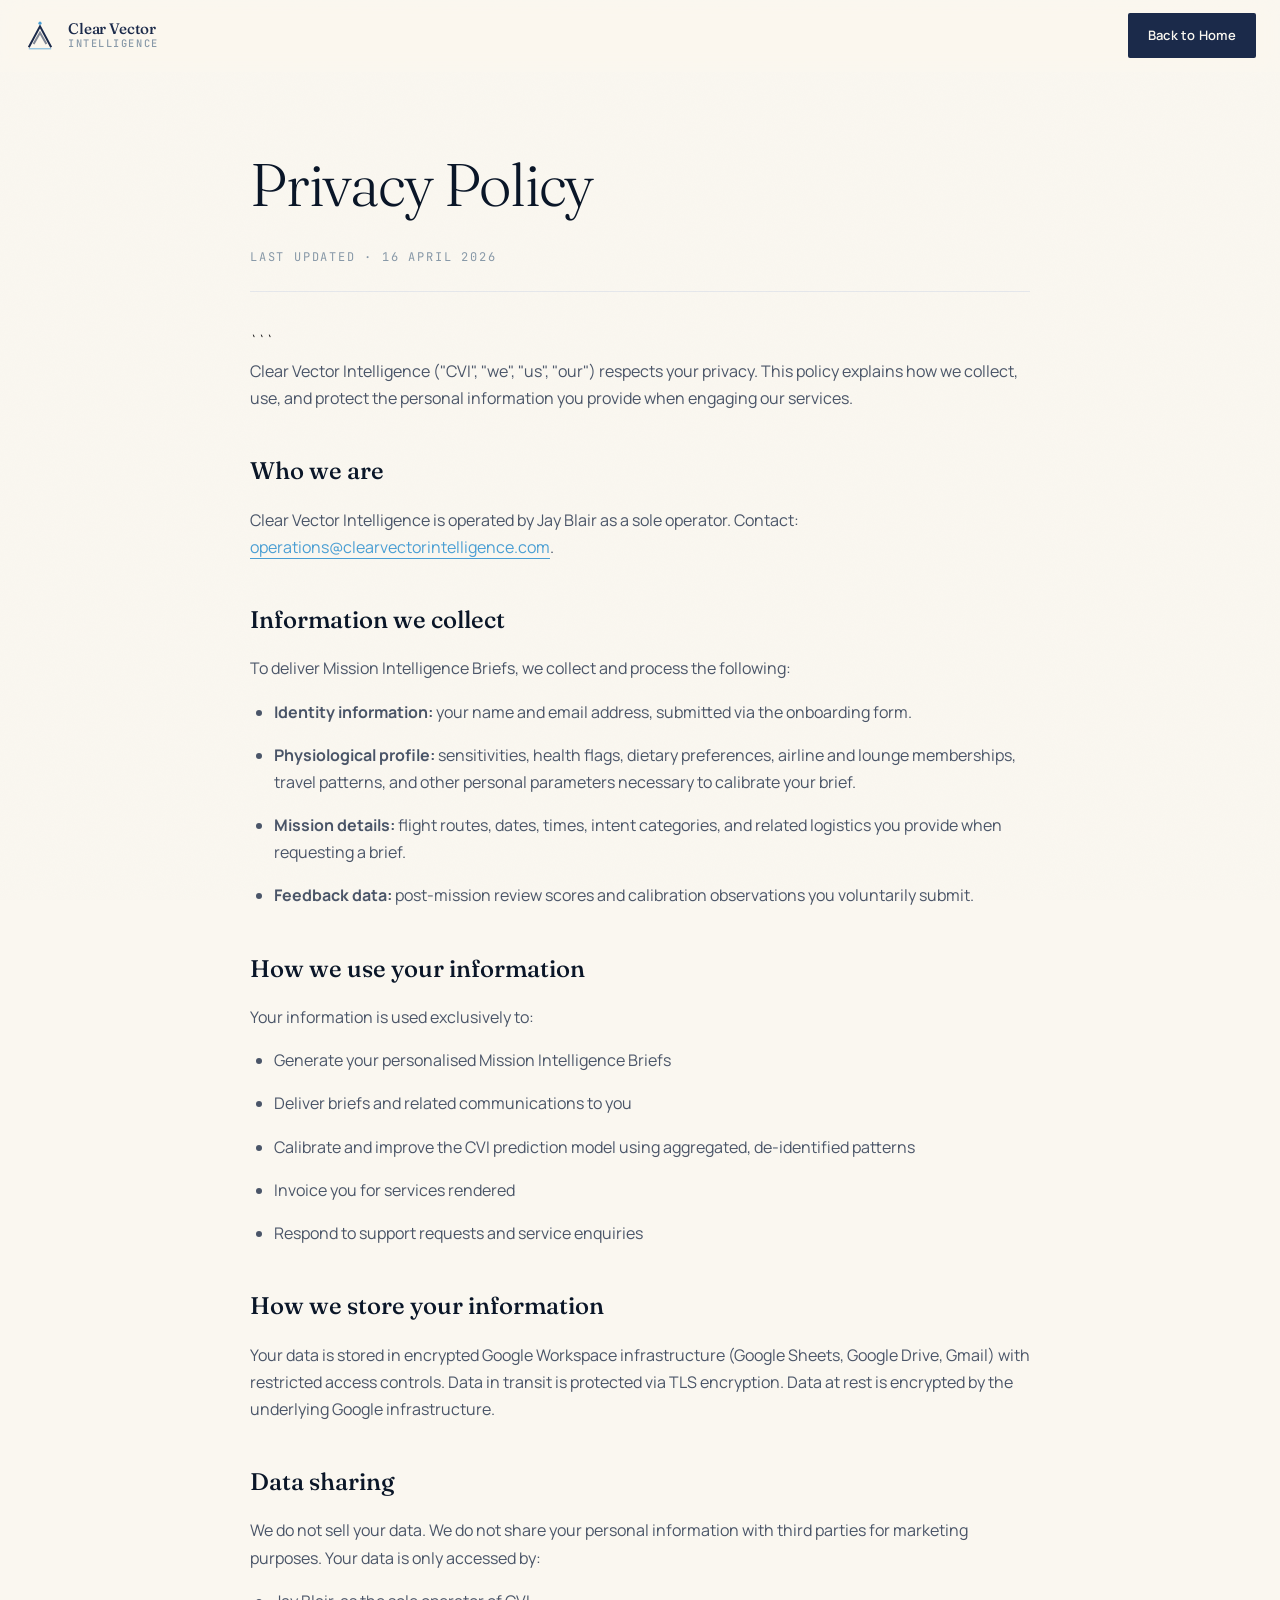
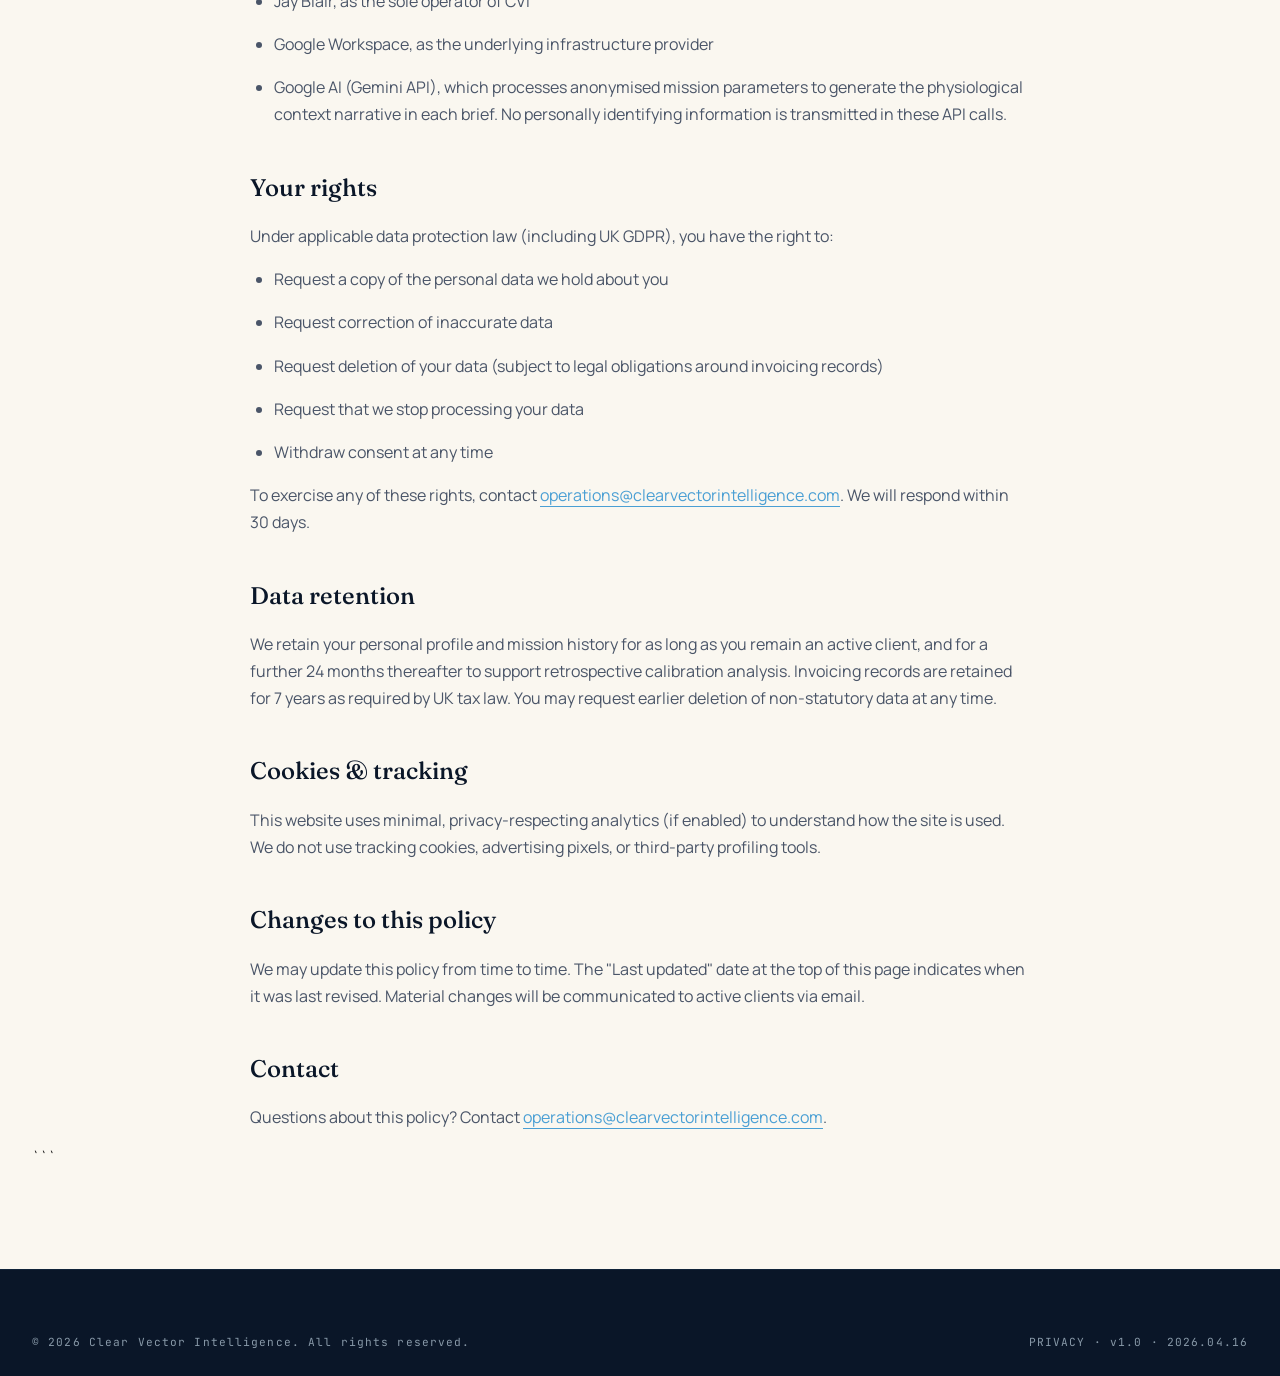
==== privacy.html @ 4b5d5c98 "Create privacy.html" ====
<!DOCTYPE html>

<html lang="en">
<head>
<meta charset="UTF-8">
<meta name="viewport" content="width=device-width, initial-scale=1.0">
<title>Privacy Policy — Clear Vector Intelligence</title>
<link rel="preconnect" href="https://fonts.googleapis.com">
<link rel="preconnect" href="https://fonts.gstatic.com" crossorigin>
<link href="https://fonts.googleapis.com/css2?family=Fraunces:ital,opsz,wght@0,9..144,300;0,9..144,400;0,9..144,500;0,9..144,600;1,9..144,400&family=JetBrains+Mono:wght@400;500;600&family=Manrope:wght@300;400;500;600;700&display=swap" rel="stylesheet">
<link rel="stylesheet" href="styles.css">
<link rel="icon" type="image/svg+xml" href="assets/favicon.svg">
</head>
<body>

<div class="grain-overlay" aria-hidden="true"></div>

<nav class="nav">
  <div class="nav-inner">
    <a href="index.html" class="nav-logo" aria-label="Clear Vector Intelligence home">
      <svg class="logo-mark" viewBox="0 0 40 40" xmlns="http://www.w3.org/2000/svg" aria-hidden="true">
        <path d="M 6 34 L 20 8 L 34 34" stroke="currentColor" stroke-width="2.5" fill="none" stroke-linejoin="miter"/>
        <path d="M 12 30 L 20 16 L 28 30" stroke="currentColor" stroke-width="2.5" fill="none" stroke-linejoin="miter" opacity="0.55"/>
        <circle cx="20" cy="4" r="2" fill="#4A9FD4"/>
        <line x1="6" y1="36" x2="34" y2="36" stroke="#4A9FD4" stroke-width="1"/>
      </svg>
      <span class="nav-logo-text">
        <span class="nav-logo-name">Clear Vector</span>
        <span class="nav-logo-sub">Intelligence</span>
      </span>
    </a>
    <a href="index.html" class="nav-cta">Back to Home</a>
  </div>
</nav>

<main class="legal-page">
  <div class="container">
    <div class="legal-content">
      <h1>Privacy Policy</h1>
      <div class="legal-meta">Last updated · 16 April 2026</div>

```
  <p>Clear Vector Intelligence ("CVI", "we", "us", "our") respects your privacy. This policy explains how we collect, use, and protect the personal information you provide when engaging our services.</p>

  <h2>Who we are</h2>
  <p>Clear Vector Intelligence is operated by Jay Blair as a sole operator. Contact: <a href="mailto:operations@clearvectorintelligence.com">operations@clearvectorintelligence.com</a>.</p>

  <h2>Information we collect</h2>
  <p>To deliver Mission Intelligence Briefs, we collect and process the following:</p>
  <ul>
    <li><strong>Identity information:</strong> your name and email address, submitted via the onboarding form.</li>
    <li><strong>Physiological profile:</strong> sensitivities, health flags, dietary preferences, airline and lounge memberships, travel patterns, and other personal parameters necessary to calibrate your brief.</li>
    <li><strong>Mission details:</strong> flight routes, dates, times, intent categories, and related logistics you provide when requesting a brief.</li>
    <li><strong>Feedback data:</strong> post-mission review scores and calibration observations you voluntarily submit.</li>
  </ul>

  <h2>How we use your information</h2>
  <p>Your information is used exclusively to:</p>
  <ul>
    <li>Generate your personalised Mission Intelligence Briefs</li>
    <li>Deliver briefs and related communications to you</li>
    <li>Calibrate and improve the CVI prediction model using aggregated, de-identified patterns</li>
    <li>Invoice you for services rendered</li>
    <li>Respond to support requests and service enquiries</li>
  </ul>

  <h2>How we store your information</h2>
  <p>Your data is stored in encrypted Google Workspace infrastructure (Google Sheets, Google Drive, Gmail) with restricted access controls. Data in transit is protected via TLS encryption. Data at rest is encrypted by the underlying Google infrastructure.</p>

  <h2>Data sharing</h2>
  <p>We do not sell your data. We do not share your personal information with third parties for marketing purposes. Your data is only accessed by:</p>
  <ul>
    <li>Jay Blair, as the sole operator of CVI</li>
    <li>Google Workspace, as the underlying infrastructure provider</li>
    <li>Google AI (Gemini API), which processes anonymised mission parameters to generate the physiological context narrative in each brief. No personally identifying information is transmitted in these API calls.</li>
  </ul>

  <h2>Your rights</h2>
  <p>Under applicable data protection law (including UK GDPR), you have the right to:</p>
  <ul>
    <li>Request a copy of the personal data we hold about you</li>
    <li>Request correction of inaccurate data</li>
    <li>Request deletion of your data (subject to legal obligations around invoicing records)</li>
    <li>Request that we stop processing your data</li>
    <li>Withdraw consent at any time</li>
  </ul>
  <p>To exercise any of these rights, contact <a href="mailto:operations@clearvectorintelligence.com">operations@clearvectorintelligence.com</a>. We will respond within 30 days.</p>

  <h2>Data retention</h2>
  <p>We retain your personal profile and mission history for as long as you remain an active client, and for a further 24 months thereafter to support retrospective calibration analysis. Invoicing records are retained for 7 years as required by UK tax law. You may request earlier deletion of non-statutory data at any time.</p>

  <h2>Cookies &amp; tracking</h2>
  <p>This website uses minimal, privacy-respecting analytics (if enabled) to understand how the site is used. We do not use tracking cookies, advertising pixels, or third-party profiling tools.</p>

  <h2>Changes to this policy</h2>
  <p>We may update this policy from time to time. The "Last updated" date at the top of this page indicates when it was last revised. Material changes will be communicated to active clients via email.</p>

  <h2>Contact</h2>
  <p>Questions about this policy? Contact <a href="mailto:operations@clearvectorintelligence.com">operations@clearvectorintelligence.com</a>.</p>
</div>
```

  </div>
</main>

<footer class="footer">
  <div class="container">
    <div class="footer-bottom">
      <div class="footer-copyright">© 2026 Clear Vector Intelligence. All rights reserved.</div>
      <div class="footer-ref">PRIVACY · v1.0 · 2026.04.16</div>
    </div>
  </div>
</footer>

</body>
</html>
---- styles.css ----
/* ============================================================
   CLEAR VECTOR INTELLIGENCE — styles.css
   Editorial-technical aesthetic · Mobile-first · Fully responsive
   ============================================================ */

/* ── CSS CUSTOM PROPERTIES ──────────────────────────────── */
:root {
  /* Colors */
  --navy-deep: #0A1628;
  --navy: #1B2A4A;
  --navy-mid: #2E4068;
  --navy-light: #E8EDF3;
  --blue: #4A9FD4;
  --blue-bright: #5CB3E8;
  --cream: #FAF7F0;
  --cream-warm: #F2EBD9;
  --white: #FFFFFF;
  --muted: #8899A8;
  --muted-dark: #4A5568;
  --text: #1A1A1A;
  --text-light: #4A5568;
  --border: #E5E7EB;
  --border-dark: #D0D5DD;

  /* Status colors (used sparingly) */
  --green: #2E7D32;
  --green-bg: #E8F5E9;
  --amber: #E65100;
  --amber-bg: #FFF8E1;
  --red: #C62828;
  --red-bg: #FDECEA;

  /* Typography */
  --font-display: 'Fraunces', 'Iowan Old Style', 'Georgia', serif;
  --font-body: 'Manrope', -apple-system, BlinkMacSystemFont, sans-serif;
  --font-mono: 'JetBrains Mono', 'SF Mono', Consolas, monospace;

  /* Spacing scale */
  --space-1: 0.25rem;
  --space-2: 0.5rem;
  --space-3: 0.75rem;
  --space-4: 1rem;
  --space-5: 1.25rem;
  --space-6: 1.5rem;
  --space-8: 2rem;
  --space-10: 2.5rem;
  --space-12: 3rem;
  --space-16: 4rem;
  --space-20: 5rem;
  --space-24: 6rem;
  --space-32: 8rem;

  /* Layout */
  --container-max: 1280px;
  --container-wide: 1440px;
  --nav-height: 72px;

  /* Transitions */
  --ease: cubic-bezier(0.22, 1, 0.36, 1);
  --ease-smooth: cubic-bezier(0.25, 0.1, 0.25, 1);
  --dur-fast: 180ms;
  --dur: 320ms;
  --dur-slow: 600ms;
  --dur-slower: 1000ms;
}

/* ── RESET & BASE ──────────────────────────────────────── */
*, *::before, *::after {
  box-sizing: border-box;
  margin: 0;
  padding: 0;
}

html {
  scroll-behavior: smooth;
  -webkit-text-size-adjust: 100%;
}

body {
  font-family: var(--font-body);
  font-size: 16px;
  line-height: 1.6;
  color: var(--text);
  background: var(--cream);
  -webkit-font-smoothing: antialiased;
  -moz-osx-font-smoothing: grayscale;
  overflow-x: hidden;
}

img, svg {
  max-width: 100%;
  display: block;
}

a {
  color: inherit;
  text-decoration: none;
  transition: color var(--dur) var(--ease);
}

button {
  font-family: inherit;
  cursor: pointer;
  border: none;
  background: none;
  color: inherit;
}

/* Grain overlay — subtle texture */
.grain-overlay {
  position: fixed;
  inset: 0;
  pointer-events: none;
  z-index: 1;
  opacity: 0.04;
  mix-blend-mode: multiply;
  background-image: url("data:image/svg+xml;utf8,<svg xmlns='http://www.w3.org/2000/svg' width='100' height='100' viewBox='0 0 100 100'><filter id='n'><feTurbulence type='fractalNoise' baseFrequency='0.9' numOctaves='3'/></filter><rect width='100' height='100' filter='url(%23n)' opacity='0.5'/></svg>");
}

.container {
  width: 100%;
  max-width: var(--container-max);
  margin: 0 auto;
  padding: 0 var(--space-6);
}

@media (min-width: 768px) {
  .container { padding: 0 var(--space-8); }
}

/* ── NAVIGATION ───────────────────────────────────────── */
.nav {
  position: fixed;
  top: 0;
  left: 0;
  right: 0;
  height: var(--nav-height);
  background: rgba(250, 247, 240, 0.82);
  backdrop-filter: blur(12px) saturate(180%);
  -webkit-backdrop-filter: blur(12px) saturate(180%);
  z-index: 100;
  border-bottom: 1px solid transparent;
  transition: border-color var(--dur) var(--ease), background var(--dur) var(--ease);
}

.nav.scrolled {
  background: rgba(250, 247, 240, 0.95);
  border-bottom-color: var(--border);
}

.nav-inner {
  max-width: var(--container-wide);
  margin: 0 auto;
  padding: 0 var(--space-6);
  height: 100%;
  display: flex;
  align-items: center;
  justify-content: space-between;
  gap: var(--space-8);
}

.nav-logo {
  display: flex;
  align-items: center;
  gap: var(--space-3);
  color: var(--navy);
}

.logo-mark {
  width: 32px;
  height: 32px;
  color: var(--navy);
  flex-shrink: 0;
}

.nav-logo-text {
  display: flex;
  flex-direction: column;
  line-height: 1.1;
}

.nav-logo-name {
  font-family: var(--font-display);
  font-weight: 500;
  font-size: 0.95rem;
  letter-spacing: -0.01em;
  color: var(--navy);
}

.nav-logo-sub {
  font-family: var(--font-mono);
  font-size: 0.65rem;
  font-weight: 500;
  letter-spacing: 0.15em;
  color: var(--muted);
  text-transform: uppercase;
}

.nav-links {
  display: none;
  list-style: none;
  gap: var(--space-8);
  align-items: center;
}

.nav-links a {
  font-size: 0.875rem;
  font-weight: 500;
  color: var(--navy);
  position: relative;
  padding: var(--space-2) 0;
}

.nav-links a::after {
  content: '';
  position: absolute;
  bottom: 0;
  left: 0;
  width: 0;
  height: 1px;
  background: var(--blue);
  transition: width var(--dur) var(--ease);
}

.nav-links a:hover::after {
  width: 100%;
}

.nav-cta {
  display: none;
  padding: var(--space-3) var(--space-5);
  background: var(--navy);
  color: var(--cream);
  font-size: 0.8125rem;
  font-weight: 600;
  letter-spacing: 0.02em;
  border-radius: 2px;
  transition: background var(--dur) var(--ease), transform var(--dur) var(--ease);
}

.nav-cta:hover {
  background: var(--navy-deep);
  transform: translateY(-1px);
}

.nav-toggle {
  display: flex;
  flex-direction: column;
  gap: 4px;
  padding: 8px;
  cursor: pointer;
}

.nav-toggle span {
  display: block;
  width: 22px;
  height: 2px;
  background: var(--navy);
  transition: transform var(--dur) var(--ease), opacity var(--dur) var(--ease);
}

.nav-toggle[aria-expanded="true"] span:nth-child(1) { transform: rotate(45deg) translate(4px, 4px); }
.nav-toggle[aria-expanded="true"] span:nth-child(2) { opacity: 0; }
.nav-toggle[aria-expanded="true"] span:nth-child(3) { transform: rotate(-45deg) translate(4px, -4px); }

@media (min-width: 900px) {
  .nav-toggle { display: none; }
  .nav-links { display: flex; }
  .nav-cta { display: inline-flex; align-items: center; }
}

/* Mobile nav overlay */
.nav-links.open {
  display: flex;
  position: fixed;
  top: var(--nav-height);
  left: 0;
  right: 0;
  bottom: 0;
  flex-direction: column;
  justify-content: center;
  background: var(--cream);
  padding: var(--space-8);
  gap: var(--space-6);
  border-top: 1px solid var(--border);
}

.nav-links.open a {
  font-size: 1.5rem;
  font-family: var(--font-display);
}

/* ── HERO ─────────────────────────────────────────────── */
.hero {
  position: relative;
  min-height: 100vh;
  padding: calc(var(--nav-height) + var(--space-12)) 0 var(--space-16);
  background: var(--navy-deep);
  color: var(--cream);
  overflow: hidden;
  display: flex;
  flex-direction: column;
  justify-content: center;
}

/* Aerospace grid background */
.hero-grid {
  position: absolute;
  inset: 0;
  background-image:
    linear-gradient(rgba(74, 159, 212, 0.06) 1px, transparent 1px),
    linear-gradient(90deg, rgba(74, 159, 212, 0.06) 1px, transparent 1px);
  background-size: 64px 64px;
  mask-image: radial-gradient(ellipse at center, black 30%, transparent 85%);
  -webkit-mask-image: radial-gradient(ellipse at center, black 30%, transparent 85%);
  animation: grid-drift 60s linear infinite;
}

@keyframes grid-drift {
  from { transform: translate(0, 0); }
  to { transform: translate(64px, 64px); }
}

.hero::before {
  content: '';
  position: absolute;
  top: -200px;
  right: -200px;
  width: 600px;
  height: 600px;
  background: radial-gradient(circle, rgba(74, 159, 212, 0.15), transparent 70%);
  pointer-events: none;
}

.hero::after {
  content: '';
  position: absolute;
  bottom: -300px;
  left: -200px;
  width: 700px;
  height: 700px;
  background: radial-gradient(circle, rgba(74, 159, 212, 0.08), transparent 70%);
  pointer-events: none;
}

.hero-content {
  position: relative;
  z-index: 2;
  max-width: var(--container-max);
  width: 100%;
  margin: 0 auto;
  padding: 0 var(--space-6);
}

@media (min-width: 768px) {
  .hero-content { padding: 0 var(--space-8); }
}

.hero-meta {
  display: flex;
  align-items: center;
  gap: var(--space-4);
  margin-bottom: var(--space-8);
  font-family: var(--font-mono);
  font-size: 0.7rem;
  font-weight: 500;
  letter-spacing: 0.18em;
  color: var(--blue);
  text-transform: uppercase;
}

.hero-divider {
  width: 40px;
  height: 1px;
  background: rgba(74, 159, 212, 0.4);
}

.hero-ref-live {
  display: inline-flex;
  align-items: center;
  gap: var(--space-2);
  color: var(--muted);
}

.live-dot {
  width: 6px;
  height: 6px;
  background: var(--green);
  border-radius: 50%;
  animation: pulse 2s ease-in-out infinite;
}

@keyframes pulse {
  0%, 100% { opacity: 1; box-shadow: 0 0 0 0 rgba(46, 125, 50, 0.5); }
  50% { opacity: 0.6; box-shadow: 0 0 0 8px rgba(46, 125, 50, 0); }
}

.hero-title {
  font-family: var(--font-display);
  font-weight: 300;
  font-size: clamp(3rem, 10vw, 7.5rem);
  line-height: 0.95;
  letter-spacing: -0.03em;
  margin-bottom: var(--space-8);
  color: var(--cream);
}

.hero-title-line {
  display: block;
}

.hero-title em {
  font-style: italic;
  font-weight: 400;
  background: linear-gradient(135deg, var(--blue-bright) 0%, var(--blue) 100%);
  -webkit-background-clip: text;
  background-clip: text;
  -webkit-text-fill-color: transparent;
  color: transparent;
}

.hero-title-sub {
  display: block;
  font-size: 0.4em;
  font-weight: 400;
  font-style: normal;
  letter-spacing: 0;
  color: var(--muted);
  margin-top: var(--space-4);
}

.hero-lede {
  font-size: clamp(1rem, 2vw, 1.25rem);
  line-height: 1.5;
  max-width: 640px;
  color: rgba(250, 247, 240, 0.78);
  margin-bottom: var(--space-10);
}

.hero-cta {
  display: flex;
  flex-wrap: wrap;
  gap: var(--space-4);
  margin-bottom: var(--space-16);
}

/* Buttons */
.btn {
  display: inline-flex;
  align-items: center;
  gap: var(--space-3);
  padding: var(--space-4) var(--space-6);
  font-size: 0.9rem;
  font-weight: 600;
  letter-spacing: 0.02em;
  border-radius: 2px;
  transition: all var(--dur) var(--ease);
  cursor: pointer;
  position: relative;
  overflow: hidden;
}

.btn-primary {
  background: var(--cream);
  color: var(--navy-deep);
}

.btn-primary::before {
  content: '';
  position: absolute;
  inset: 0;
  background: var(--blue);
  transform: translateX(-100%);
  transition: transform var(--dur-slow) var(--ease);
}

.btn-primary span, .btn-primary svg {
  position: relative;
  z-index: 1;
  transition: color var(--dur) var(--ease);
}

.btn-primary:hover::before { transform: translateX(0); }
.btn-primary:hover span, .btn-primary:hover svg { color: var(--cream); }

.btn-secondary {
  background: transparent;
  color: var(--cream);
  border: 1px solid rgba(250, 247, 240, 0.3);
}

.btn-secondary:hover {
  background: rgba(250, 247, 240, 0.08);
  border-color: rgba(250, 247, 240, 0.6);
}

.btn-large {
  padding: var(--space-5) var(--space-8);
  font-size: 1rem;
}

/* Hero readouts — cockpit dashboard */
.hero-readouts {
  display: grid;
  grid-template-columns: 1fr 1fr;
  gap: var(--space-4);
  padding-top: var(--space-8);
  border-top: 1px solid rgba(74, 159, 212, 0.2);
}

@media (min-width: 640px) {
  .hero-readouts {
    grid-template-columns: repeat(4, 1fr);
    gap: var(--space-6);
  }
}

.readout {
  position: relative;
  padding-left: var(--space-4);
}

.readout::before {
  content: '';
  position: absolute;
  left: 0;
  top: 4px;
  bottom: 4px;
  width: 2px;
  background: var(--blue);
  opacity: 0.6;
}

.readout-label {
  font-family: var(--font-mono);
  font-size: 0.625rem;
  font-weight: 500;
  letter-spacing: 0.2em;
  color: var(--muted);
  text-transform: uppercase;
  margin-bottom: var(--space-2);
}

.readout-value {
  font-family: var(--font-display);
  font-size: clamp(1.5rem, 3vw, 2.25rem);
  font-weight: 400;
  line-height: 1;
  color: var(--cream);
  letter-spacing: -0.02em;
  margin-bottom: var(--space-2);
  font-variant-numeric: tabular-nums;
}

.readout-unit {
  font-family: var(--font-mono);
  font-size: 0.625rem;
  font-weight: 500;
  letter-spacing: 0.1em;
  color: var(--muted);
  text-transform: uppercase;
}

.verdict-badge {
  display: inline-block;
  font-family: var(--font-mono);
  font-size: 0.9rem;
  font-weight: 600;
  letter-spacing: 0.1em;
  padding: var(--space-2) var(--space-3);
  background: rgba(198, 40, 40, 0.18);
  color: #FF7A7A;
  border: 1px solid rgba(198, 40, 40, 0.4);
  border-radius: 2px;
}

/* Scroll indicator */
.hero-scroll {
  position: absolute;
  bottom: var(--space-6);
  left: 50%;
  transform: translateX(-50%);
  font-family: var(--font-mono);
  font-size: 0.65rem;
  letter-spacing: 0.25em;
  color: var(--muted);
  text-transform: uppercase;
  display: flex;
  flex-direction: column;
  align-items: center;
  gap: var(--space-3);
  opacity: 0.6;
}

.scroll-line {
  width: 1px;
  height: 40px;
  background: linear-gradient(to bottom, var(--blue), transparent);
  animation: scroll-pulse 2s ease-in-out infinite;
}

@keyframes scroll-pulse {
  0%, 100% { transform: scaleY(1); opacity: 1; }
  50% { transform: scaleY(0.6); opacity: 0.4; }
}

/* ── SECTIONS ─────────────────────────────────────────── */
.section {
  padding: var(--space-24) 0;
  position: relative;
  z-index: 2;
}

@media (min-width: 768px) {
  .section { padding: var(--space-32) 0; }
}

.section-header {
  margin-bottom: var(--space-16);
  max-width: 900px;
}

.section-label {
  display: inline-block;
  font-family: var(--font-mono);
  font-size: 0.7rem;
  font-weight: 500;
  letter-spacing: 0.25em;
  color: var(--blue);
  text-transform: uppercase;
  margin-bottom: var(--space-5);
  padding-bottom: var(--space-3);
  border-bottom: 1px solid var(--blue);
}

.section-title {
  font-family: var(--font-display);
  font-size: clamp(2rem, 6vw, 4.5rem);
  font-weight: 300;
  line-height: 1;
  letter-spacing: -0.025em;
  color: var(--navy-deep);
}

.section-title span {
  display: block;
}

.section-title em {
  font-style: italic;
  color: var(--blue);
  font-weight: 400;
}

.lede {
  font-size: clamp(1.125rem, 2vw, 1.375rem);
  line-height: 1.5;
  color: var(--navy);
  font-weight: 400;
}

/* ── PROBLEM ──────────────────────────────────────────── */
.section-problem {
  background: var(--cream);
}

.problem-grid {
  display: grid;
  gap: var(--space-12);
}

@media (min-width: 900px) {
  .problem-grid {
    grid-template-columns: 1.5fr 1fr;
    gap: var(--space-16);
  }
}

.problem-text p {
  font-size: 1.0625rem;
  line-height: 1.7;
  color: var(--text-light);
  margin-bottom: var(--space-5);
}

.problem-text .lede {
  color: var(--navy);
  margin-bottom: var(--space-6);
}

.problem-stats {
  display: flex;
  flex-direction: column;
  gap: var(--space-5);
}

.stat {
  padding: var(--space-6);
  background: var(--white);
  border: 1px solid var(--border);
  border-left: 3px solid var(--blue);
  position: relative;
  transition: transform var(--dur) var(--ease), border-left-width var(--dur) var(--ease);
}

.stat:hover {
  transform: translateX(4px);
  border-left-width: 6px;
}

.stat-value {
  font-family: var(--font-display);
  font-size: clamp(2.5rem, 5vw, 3.5rem);
  font-weight: 400;
  line-height: 1;
  color: var(--navy-deep);
  letter-spacing: -0.03em;
  margin-bottom: var(--space-3);
  display: flex;
  align-items: baseline;
  gap: var(--space-1);
  font-variant-numeric: tabular-nums;
}

.stat-unit {
  font-size: 0.6em;
  color: var(--blue);
  font-weight: 300;
}

.stat-label {
  font-size: 0.875rem;
  line-height: 1.5;
  color: var(--muted-dark);
}

/* ── SOLUTION ─────────────────────────────────────────── */
.section-solution {
  background: var(--navy-deep);
  color: var(--cream);
}

.section-solution .section-title {
  color: var(--cream);
}

.section-solution .section-title em {
  color: var(--blue-bright);
}

.section-solution .section-label {
  color: var(--blue-bright);
  border-bottom-color: var(--blue-bright);
}

.solution-intro {
  max-width: 820px;
  margin-bottom: var(--space-16);
}

.solution-intro .lede {
  color: rgba(250, 247, 240, 0.85);
}

.solution-outputs {
  display: grid;
  gap: var(--space-8);
}

@media (min-width: 768px) {
  .solution-outputs {
    grid-template-columns: repeat(3, 1fr);
    gap: var(--space-6);
  }
}

.output-card {
  padding: var(--space-8);
  background: rgba(250, 247, 240, 0.03);
  border: 1px solid rgba(74, 159, 212, 0.15);
  border-radius: 2px;
  position: relative;
  transition: background var(--dur) var(--ease), border-color var(--dur) var(--ease), transform var(--dur) var(--ease);
}

.output-card:hover {
  background: rgba(250, 247, 240, 0.06);
  border-color: rgba(74, 159, 212, 0.4);
  transform: translateY(-4px);
}

.output-num {
  position: absolute;
  top: var(--space-6);
  right: var(--space-6);
  font-family: var(--font-mono);
  font-size: 0.75rem;
  font-weight: 500;
  color: var(--blue);
  letter-spacing: 0.1em;
}

.output-title {
  font-family: var(--font-display);
  font-size: 1.625rem;
  font-weight: 400;
  line-height: 1.1;
  color: var(--cream);
  margin-bottom: var(--space-4);
}

.output-desc {
  font-size: 0.9375rem;
  line-height: 1.6;
  color: rgba(250, 247, 240, 0.7);
  margin-bottom: var(--space-6);
}

.output-viz {
  padding-top: var(--space-4);
  border-top: 1px solid rgba(74, 159, 212, 0.15);
}

.output-viz svg {
  width: 100%;
  height: auto;
}

.retention-curve .curve-path {
  stroke-dasharray: 300;
  stroke-dashoffset: 300;
}

.output-card.revealed .retention-curve .curve-path {
  animation: draw-curve 2s var(--ease) forwards;
}

@keyframes draw-curve {
  to { stroke-dashoffset: 0; }
}

.output-viz-verdicts {
  display: flex;
  gap: var(--space-2);
  flex-wrap: wrap;
}

.verdict {
  flex: 1;
  min-width: 80px;
  padding: var(--space-2) var(--space-3);
  text-align: center;
  font-family: var(--font-mono);
  font-size: 0.625rem;
  font-weight: 600;
  letter-spacing: 0.1em;
  border-radius: 2px;
  opacity: 0.5;
  transition: opacity var(--dur) var(--ease);
}

.output-card:hover .verdict { opacity: 1; }

.verdict.optimal { background: rgba(46, 125, 50, 0.18); color: #81C784; border: 1px solid rgba(46, 125, 50, 0.4); }
.verdict.managed { background: rgba(230, 81, 0, 0.18); color: #FFB74D; border: 1px solid rgba(230, 81, 0, 0.4); }
.verdict.restricted { background: rgba(198, 40, 40, 0.18); color: #FF7A7A; border: 1px solid rgba(198, 40, 40, 0.4); }

/* ── SAMPLE BRIEF ─────────────────────────────────────── */
.section-brief {
  background: var(--cream);
}

.brief-showcase {
  display: grid;
  gap: var(--space-12);
  align-items: start;
}

@media (min-width: 1024px) {
  .brief-showcase {
    grid-template-columns: 1.1fr 1fr;
    gap: var(--space-16);
  }
}

.brief-preview {
  perspective: 1600px;
}

.brief-page {
  background: var(--white);
  padding: var(--space-8);
  box-shadow:
    0 1px 2px rgba(10, 22, 40, 0.04),
    0 8px 16px rgba(10, 22, 40, 0.06),
    0 24px 48px rgba(10, 22, 40, 0.08);
  border-radius: 2px;
  transform-style: preserve-3d;
  transition: transform var(--dur-slower) var(--ease-smooth), box-shadow var(--dur-slower) var(--ease-smooth);
}

.brief-preview:hover .brief-page {
  transform: rotateY(-4deg) rotateX(2deg);
  box-shadow:
    0 2px 4px rgba(10, 22, 40, 0.06),
    0 16px 32px rgba(10, 22, 40, 0.12),
    0 48px 96px rgba(10, 22, 40, 0.16);
}

.brief-header {
  display: flex;
  justify-content: space-between;
  align-items: center;
  padding-bottom: var(--space-3);
  border-bottom: 1px solid var(--border);
  margin-bottom: var(--space-6);
  font-family: var(--font-mono);
  font-size: 0.65rem;
  color: var(--muted);
  letter-spacing: 0.15em;
}

.brief-title {
  font-family: var(--font-display);
  font-size: 1.75rem;
  font-weight: 400;
  color: var(--navy);
  letter-spacing: -0.01em;
  margin-bottom: var(--space-1);
}

.brief-tagline {
  font-family: var(--font-mono);
  font-size: 0.7rem;
  font-weight: 500;
  letter-spacing: 0.15em;
  color: var(--blue);
  text-transform: uppercase;
  margin-bottom: var(--space-6);
}

.brief-meta-grid {
  display: grid;
  grid-template-columns: repeat(2, 1fr);
  gap: var(--space-4);
  margin-bottom: var(--space-6);
}

.brief-meta-label {
  font-family: var(--font-mono);
  font-size: 0.625rem;
  font-weight: 500;
  letter-spacing: 0.15em;
  color: var(--muted);
  text-transform: uppercase;
  margin-bottom: var(--space-1);
}

.brief-meta-value {
  font-size: 0.875rem;
  font-weight: 500;
  color: var(--navy);
}

.brief-section {
  display: flex;
  align-items: baseline;
  gap: var(--space-3);
  margin: var(--space-6) 0 var(--space-4);
  padding-bottom: var(--space-2);
  border-bottom: 1px solid var(--border);
}

.brief-section-num {
  font-family: var(--font-mono);
  font-size: 0.75rem;
  font-weight: 600;
  color: var(--blue);
}

.brief-section-title {
  font-family: var(--font-display);
  font-size: 1.125rem;
  font-weight: 500;
  color: var(--navy);
}

.brief-verdict-box {
  padding: var(--space-4);
  background: var(--red-bg);
  border-left: 3px solid var(--red);
  margin-bottom: var(--space-4);
}

.brief-verdict-label {
  font-family: var(--font-mono);
  font-size: 0.625rem;
  letter-spacing: 0.15em;
  color: var(--muted);
  text-transform: uppercase;
  margin-bottom: var(--space-1);
}

.brief-verdict-value {
  font-family: var(--font-display);
  font-size: 1.5rem;
  font-weight: 500;
  color: var(--red);
  margin-bottom: var(--space-1);
}

.brief-verdict-note {
  font-size: 0.8125rem;
  color: var(--muted-dark);
}

.brief-verdict-metrics {
  display: grid;
  grid-template-columns: repeat(2, 1fr);
  gap: var(--space-4);
  margin-bottom: var(--space-6);
  padding: var(--space-4);
  background: var(--navy-light);
  border-radius: 2px;
}

.brief-graph {
  background: #FAFBFC;
  padding: var(--space-3);
  border: 1px solid var(--border);
  border-radius: 2px;
}

.brief-graph svg { width: 100%; height: auto; }

.brief-curve {
  stroke-dasharray: 800;
  stroke-dashoffset: 800;
}

.brief-preview.revealed .brief-curve {
  animation: draw-curve 3s var(--ease) 0.4s forwards;
}

.brief-details-title {
  font-family: var(--font-display);
  font-size: 1.75rem;
  font-weight: 400;
  color: var(--navy-deep);
  margin-bottom: var(--space-6);
  line-height: 1.2;
}

.brief-details-list {
  list-style: none;
  display: flex;
  flex-direction: column;
  gap: var(--space-5);
  margin-bottom: var(--space-8);
}

.brief-details-list li {
  display: grid;
  grid-template-columns: 1fr;
  gap: var(--space-1);
  padding-left: var(--space-5);
  position: relative;
  transition: transform var(--dur) var(--ease);
}

.brief-details-list li:hover {
  transform: translateX(4px);
}

.brief-details-list li::before {
  content: '';
  position: absolute;
  left: 0;
  top: 0.5em;
  width: 12px;
  height: 1px;
  background: var(--blue);
}

.brief-details-list strong {
  font-family: var(--font-display);
  font-size: 1.0625rem;
  font-weight: 500;
  color: var(--navy);
}

.brief-details-list span {
  font-size: 0.9375rem;
  color: var(--muted-dark);
  line-height: 1.5;
}

.brief-download {
  padding: var(--space-5);
  background: var(--white);
  border: 1px solid var(--border);
  border-left: 3px solid var(--blue);
}

.brief-download-label {
  font-family: var(--font-mono);
  font-size: 0.75rem;
  letter-spacing: 0.1em;
  color: var(--navy);
  font-weight: 500;
}

/* ── SERVICES ─────────────────────────────────────────── */
.section-services {
  background: var(--white);
}

.services-grid {
  display: grid;
  gap: var(--space-6);
  margin-bottom: var(--space-12);
}

@media (min-width: 768px) {
  .services-grid {
    grid-template-columns: repeat(3, 1fr);
    gap: var(--space-5);
  }
}

.service-card {
  position: relative;
  background: var(--cream);
  padding: var(--space-8);
  border: 1px solid var(--border);
  border-radius: 2px;
  display: flex;
  flex-direction: column;
  transition: transform var(--dur) var(--ease), box-shadow var(--dur) var(--ease), border-color var(--dur) var(--ease);
}

.service-card:hover {
  transform: translateY(-6px);
  box-shadow: 0 20px 40px rgba(10, 22, 40, 0.1);
  border-color: var(--blue);
}

.service-card-featured {
  background: var(--navy-deep);
  color: var(--cream);
  border-color: var(--navy-deep);
  transform: scale(1.02);
}

@media (min-width: 768px) {
  .service-card-featured {
    transform: scale(1.04);
  }
}

.service-card-featured:hover {
  transform: scale(1.02) translateY(-6px);
  box-shadow: 0 24px 48px rgba(10, 22, 40, 0.25);
}

@media (min-width: 768px) {
  .service-card-featured:hover {
    transform: scale(1.04) translateY(-6px);
  }
}

.service-badge {
  position: absolute;
  top: -12px;
  left: var(--space-8);
  padding: var(--space-1) var(--space-3);
  background: var(--blue);
  color: var(--white);
  font-family: var(--font-mono);
  font-size: 0.625rem;
  font-weight: 600;
  letter-spacing: 0.15em;
  border-radius: 2px;
}

.service-num {
  font-family: var(--font-mono);
  font-size: 0.75rem;
  font-weight: 600;
  letter-spacing: 0.15em;
  color: var(--blue);
  margin-bottom: var(--space-4);
}

.service-card-featured .service-num {
  color: var(--blue-bright);
}

.service-title {
  font-family: var(--font-display);
  font-size: 1.75rem;
  font-weight: 400;
  line-height: 1.1;
  color: var(--navy-deep);
  margin-bottom: var(--space-2);
}

.service-card-featured .service-title {
  color: var(--cream);
}

.service-subtitle {
  font-size: 0.9375rem;
  color: var(--muted-dark);
  margin-bottom: var(--space-6);
  min-height: 2.5em;
}

.service-card-featured .service-subtitle {
  color: rgba(250, 247, 240, 0.7);
}

.service-price {
  display: flex;
  align-items: baseline;
  gap: var(--space-2);
  margin-bottom: var(--space-6);
  padding-bottom: var(--space-6);
  border-bottom: 1px solid var(--border);
  flex-wrap: wrap;
}

.service-card-featured .service-price {
  border-bottom-color: rgba(74, 159, 212, 0.3);
}

.service-price-symbol {
  font-family: var(--font-display);
  font-size: 1.75rem;
  font-weight: 300;
  color: var(--muted-dark);
}

.service-card-featured .service-price-symbol {
  color: var(--muted);
}

.service-price-value {
  font-family: var(--font-display);
  font-size: clamp(2.5rem, 5vw, 3.5rem);
  font-weight: 400;
  color: var(--navy-deep);
  line-height: 1;
  letter-spacing: -0.02em;
}

.service-card-featured .service-price-value {
  color: var(--cream);
}

.service-price-per {
  font-family: var(--font-mono);
  font-size: 0.75rem;
  letter-spacing: 0.1em;
  color: var(--muted);
  text-transform: uppercase;
  width: 100%;
  margin-top: var(--space-1);
}

.service-features {
  list-style: none;
  display: flex;
  flex-direction: column;
  gap: var(--space-3);
  margin-bottom: var(--space-8);
  flex: 1;
}

.service-features li {
  padding-left: var(--space-5);
  font-size: 0.875rem;
  line-height: 1.5;
  color: var(--muted-dark);
  position: relative;
}

.service-card-featured .service-features li {
  color: rgba(250, 247, 240, 0.8);
}

.service-features li::before {
  content: '';
  position: absolute;
  left: 0;
  top: 0.5em;
  width: 8px;
  height: 1px;
  background: var(--blue);
}

.service-cta {
  display: inline-flex;
  align-items: center;
  justify-content: center;
  gap: var(--space-3);
  padding: var(--space-4) var(--space-5);
  background: var(--navy-deep);
  color: var(--cream);
  font-size: 0.875rem;
  font-weight: 600;
  letter-spacing: 0.02em;
  border-radius: 2px;
  transition: all var(--dur) var(--ease);
  position: relative;
  overflow: hidden;
}

.service-card-featured .service-cta {
  background: var(--cream);
  color: var(--navy-deep);
}

.service-cta svg {
  transition: transform var(--dur) var(--ease);
}

.service-cta:hover svg {
  transform: translateX(4px);
}

.service-cta:hover {
  background: var(--blue);
  color: var(--white);
}

.service-card-featured .service-cta:hover {
  background: var(--blue);
  color: var(--white);
}

.services-note {
  text-align: center;
  padding-top: var(--space-6);
  border-top: 1px solid var(--border);
}

.services-note p {
  font-size: 0.9375rem;
  color: var(--muted-dark);
}

.services-note a {
  color: var(--blue);
  font-weight: 600;
  border-bottom: 1px solid currentColor;
}

.services-note a:hover { color: var(--navy); }

/* ── METHODOLOGY ──────────────────────────────────────── */
.section-methodology {
  background: var(--cream);
  position: relative;
}

.section-methodology::before {
  content: '';
  position: absolute;
  inset: 0;
  background-image:
    linear-gradient(rgba(27, 42, 74, 0.025) 1px, transparent 1px),
    linear-gradient(90deg, rgba(27, 42, 74, 0.025) 1px, transparent 1px);
  background-size: 80px 80px;
  pointer-events: none;
  mask-image: radial-gradient(ellipse at center, black 30%, transparent 85%);
  -webkit-mask-image: radial-gradient(ellipse at center, black 30%, transparent 85%);
}

.section-methodology .container { position: relative; z-index: 1; }

.method-intro {
  max-width: 860px;
  margin-bottom: var(--space-16);
}

.method-grid {
  display: grid;
  gap: var(--space-6);
  margin-bottom: var(--space-16);
}

@media (min-width: 640px) {
  .method-grid { grid-template-columns: repeat(2, 1fr); }
}

@media (min-width: 1024px) {
  .method-grid { grid-template-columns: repeat(4, 1fr); }
}

.method-card {
  padding: var(--space-6);
  background: var(--white);
  border: 1px solid var(--border);
  border-top: 3px solid var(--blue);
  transition: transform var(--dur) var(--ease), border-top-color var(--dur) var(--ease);
}

.method-card:hover {
  transform: translateY(-4px);
  border-top-color: var(--navy);
}

.method-number {
  font-family: var(--font-display);
  font-size: 3.5rem;
  font-weight: 300;
  color: var(--navy-deep);
  line-height: 1;
  margin-bottom: var(--space-4);
  letter-spacing: -0.03em;
}

.method-title {
  font-family: var(--font-display);
  font-size: 1.125rem;
  font-weight: 500;
  color: var(--navy);
  margin-bottom: var(--space-3);
  line-height: 1.2;
}

.method-card p {
  font-size: 0.875rem;
  line-height: 1.6;
  color: var(--muted-dark);
}

/* Technical formula panel */
.method-technical {
  display: grid;
  gap: var(--space-8);
  padding: var(--space-10);
  background: var(--navy-deep);
  color: var(--cream);
  border-radius: 2px;
}

@media (min-width: 1024px) {
  .method-technical {
    grid-template-columns: 1.3fr 1fr;
    gap: var(--space-12);
  }
}

.tech-label {
  font-family: var(--font-mono);
  font-size: 0.7rem;
  letter-spacing: 0.2em;
  color: var(--blue-bright);
  text-transform: uppercase;
  margin-bottom: var(--space-3);
}

.tech-heading {
  font-family: var(--font-display);
  font-size: 1.75rem;
  font-weight: 400;
  color: var(--cream);
  margin-bottom: var(--space-8);
  line-height: 1.1;
}

.tech-grid {
  display: grid;
  grid-template-columns: 1fr;
  gap: var(--space-3);
}

@media (min-width: 640px) {
  .tech-grid { grid-template-columns: repeat(2, 1fr); }
}

.tech-item {
  display: flex;
  align-items: flex-start;
  gap: var(--space-3);
  font-size: 0.875rem;
  color: rgba(250, 247, 240, 0.8);
  font-family: var(--font-mono);
  font-size: 0.75rem;
  letter-spacing: 0.02em;
}

.tech-item-dot {
  width: 6px;
  height: 6px;
  background: var(--blue);
  border-radius: 50%;
  margin-top: 0.4em;
  flex-shrink: 0;
}

.tech-formula {
  padding: var(--space-8);
  background: rgba(74, 159, 212, 0.05);
  border: 1px solid rgba(74, 159, 212, 0.2);
  border-radius: 2px;
}

.tech-formula-label {
  font-family: var(--font-mono);
  font-size: 0.7rem;
  letter-spacing: 0.2em;
  color: var(--blue-bright);
  text-transform: uppercase;
  margin-bottom: var(--space-6);
}

.tech-formula-equation {
  font-family: var(--font-display);
  font-size: 1.75rem;
  font-weight: 400;
  color: var(--cream);
  margin-bottom: var(--space-6);
  line-height: 1.4;
  display: flex;
  flex-wrap: wrap;
  gap: 0.3em;
  align-items: baseline;
}

.tech-var {
  color: var(--blue-bright);
  font-style: italic;
}

.tech-op, .tech-paren {
  color: var(--muted);
  font-weight: 300;
}

.tech-fn {
  color: var(--cream);
  font-weight: 500;
}

.tech-formula-legend {
  display: grid;
  gap: var(--space-2);
  padding-top: var(--space-4);
  border-top: 1px solid rgba(74, 159, 212, 0.15);
  font-family: var(--font-mono);
  font-size: 0.75rem;
  color: rgba(250, 247, 240, 0.7);
}

.tech-formula-legend .tech-var {
  display: inline-block;
  width: 1.5em;
}

/* ── PROCESS ──────────────────────────────────────────── */
.section-process {
  background: var(--white);
}

.process-steps {
  display: grid;
  gap: var(--space-8);
}

@media (min-width: 768px) {
  .process-steps {
    grid-template-columns: repeat(2, 1fr);
    gap: var(--space-10);
  }
}

@media (min-width: 1200px) {
  .process-steps {
    grid-template-columns: repeat(4, 1fr);
  }
}

.process-step {
  position: relative;
  padding-top: var(--space-8);
  border-top: 2px solid var(--navy);
}

.process-step::before {
  content: '';
  position: absolute;
  top: -7px;
  left: 0;
  width: 12px;
  height: 12px;
  background: var(--blue);
  border-radius: 50%;
  border: 3px solid var(--white);
  box-shadow: 0 0 0 1px var(--navy);
}

.process-step-num {
  font-family: var(--font-mono);
  font-size: 0.7rem;
  letter-spacing: 0.2em;
  color: var(--blue);
  margin-bottom: var(--space-3);
}

.process-step-content h3 {
  font-family: var(--font-display);
  font-size: 1.375rem;
  font-weight: 500;
  color: var(--navy-deep);
  margin-bottom: var(--space-3);
  line-height: 1.2;
}

.process-step-content p {
  font-size: 0.9375rem;
  line-height: 1.6;
  color: var(--muted-dark);
}

/* ── ABOUT ────────────────────────────────────────────── */
.section-about {
  background: var(--cream);
}

.about-content {
  display: grid;
  gap: var(--space-10);
}

@media (min-width: 1024px) {
  .about-content {
    grid-template-columns: 1.3fr 1fr;
    gap: var(--space-16);
  }
}

.about-text p {
  font-size: 1rem;
  line-height: 1.75;
  color: var(--text-light);
  margin-bottom: var(--space-5);
}

.about-text .lede {
  font-size: 1.25rem;
  color: var(--navy);
  margin-bottom: var(--space-6);
}

.about-credentials {
  display: flex;
  flex-direction: column;
  gap: var(--space-6);
  padding: var(--space-8);
  background: var(--white);
  border: 1px solid var(--border);
  border-radius: 2px;
  align-self: start;
}

.cred-label {
  font-family: var(--font-mono);
  font-size: 0.65rem;
  letter-spacing: 0.2em;
  color: var(--blue);
  text-transform: uppercase;
  margin-bottom: var(--space-2);
}

.cred-value {
  font-size: 0.9375rem;
  line-height: 1.5;
  color: var(--navy-deep);
  font-weight: 500;
}

/* ── FAQ ──────────────────────────────────────────────── */
.section-faq {
  background: var(--white);
}

.faq-list {
  display: flex;
  flex-direction: column;
  gap: var(--space-3);
  max-width: 900px;
}

.faq-item {
  border: 1px solid var(--border);
  border-radius: 2px;
  overflow: hidden;
  transition: border-color var(--dur) var(--ease), box-shadow var(--dur) var(--ease);
}

.faq-item[open] {
  border-color: var(--blue);
  box-shadow: 0 8px 24px rgba(10, 22, 40, 0.06);
}

.faq-item summary {
  padding: var(--space-5) var(--space-6);
  font-family: var(--font-display);
  font-size: 1.0625rem;
  font-weight: 500;
  color: var(--navy-deep);
  cursor: pointer;
  list-style: none;
  display: flex;
  justify-content: space-between;
  align-items: center;
  gap: var(--space-4);
  transition: background var(--dur) var(--ease);
}

.faq-item summary::-webkit-details-marker { display: none; }

.faq-item summary:hover {
  background: var(--cream);
}

.faq-item summary::after {
  content: '+';
  font-family: var(--font-mono);
  font-size: 1.5rem;
  font-weight: 400;
  color: var(--blue);
  transition: transform var(--dur) var(--ease);
  flex-shrink: 0;
}

.faq-item[open] summary::after {
  transform: rotate(45deg);
}

.faq-answer {
  padding: 0 var(--space-6) var(--space-5);
  animation: faq-open var(--dur) var(--ease);
}

@keyframes faq-open {
  from { opacity: 0; transform: translateY(-4px); }
  to { opacity: 1; transform: translateY(0); }
}

.faq-answer p {
  font-size: 0.9375rem;
  line-height: 1.7;
  color: var(--text-light);
}

.faq-answer a {
  color: var(--blue);
  border-bottom: 1px solid currentColor;
}

/* ── CTA ──────────────────────────────────────────────── */
.section-cta {
  background: var(--navy-deep);
  color: var(--cream);
  padding: var(--space-32) 0;
  position: relative;
  overflow: hidden;
}

.section-cta::before {
  content: '';
  position: absolute;
  inset: 0;
  background-image:
    linear-gradient(rgba(74, 159, 212, 0.08) 1px, transparent 1px),
    linear-gradient(90deg, rgba(74, 159, 212, 0.08) 1px, transparent 1px);
  background-size: 64px 64px;
  mask-image: radial-gradient(ellipse at center, black 20%, transparent 75%);
  -webkit-mask-image: radial-gradient(ellipse at center, black 20%, transparent 75%);
  pointer-events: none;
}

.cta-content {
  position: relative;
  z-index: 1;
  text-align: center;
  max-width: 720px;
  margin: 0 auto;
}

.cta-title {
  font-family: var(--font-display);
  font-size: clamp(2.5rem, 7vw, 5.5rem);
  font-weight: 300;
  line-height: 0.95;
  letter-spacing: -0.03em;
  color: var(--cream);
  margin-bottom: var(--space-6);
}

.cta-title span { display: block; }

.cta-text {
  font-size: 1.25rem;
  color: rgba(250, 247, 240, 0.75);
  margin-bottom: var(--space-10);
}

.cta-buttons {
  display: flex;
  gap: var(--space-4);
  justify-content: center;
  flex-wrap: wrap;
}

/* ── FOOTER ───────────────────────────────────────────── */
.footer {
  background: var(--navy-deep);
  color: var(--cream);
  padding: var(--space-16) 0 var(--space-6);
  border-top: 1px solid rgba(74, 159, 212, 0.1);
}

.footer-grid {
  display: grid;
  gap: var(--space-10);
  padding-bottom: var(--space-12);
  border-bottom: 1px solid rgba(250, 247, 240, 0.1);
  margin-bottom: var(--space-6);
}

@media (min-width: 768px) {
  .footer-grid {
    grid-template-columns: 1fr 2fr;
    gap: var(--space-16);
  }
}

.footer-brand {
  display: flex;
  gap: var(--space-4);
  align-items: flex-start;
  color: var(--cream);
}

.footer-brand .logo-mark { color: var(--cream); width: 40px; height: 40px; }

.footer-brand-name {
  font-family: var(--font-display);
  font-size: 1.125rem;
  font-weight: 500;
  color: var(--cream);
  margin-bottom: var(--space-1);
}

.footer-brand-tag {
  font-family: var(--font-mono);
  font-size: 0.7rem;
  letter-spacing: 0.15em;
  color: var(--muted);
  text-transform: uppercase;
}

.footer-nav {
  display: grid;
  grid-template-columns: repeat(3, 1fr);
  gap: var(--space-6);
}

.footer-nav-col {
  display: flex;
  flex-direction: column;
  gap: var(--space-3);
}

.footer-nav-heading {
  font-family: var(--font-mono);
  font-size: 0.7rem;
  letter-spacing: 0.2em;
  color: var(--blue-bright);
  text-transform: uppercase;
  margin-bottom: var(--space-2);
}

.footer-nav-col a {
  font-size: 0.875rem;
  color: rgba(250, 247, 240, 0.7);
  transition: color var(--dur) var(--ease);
}

.footer-nav-col a:hover { color: var(--cream); }

.footer-bottom {
  display: flex;
  justify-content: space-between;
  align-items: center;
  flex-wrap: wrap;
  gap: var(--space-3);
  font-family: var(--font-mono);
  font-size: 0.7rem;
  letter-spacing: 0.1em;
  color: var(--muted);
}

/* ── REVEAL ANIMATIONS ────────────────────────────────── */
.reveal {
  opacity: 0;
  transform: translateY(20px);
  transition: opacity var(--dur-slower) var(--ease), transform var(--dur-slower) var(--ease);
}

.reveal[data-delay="0"] { transition-delay: 0ms; }
.reveal[data-delay="100"] { transition-delay: 100ms; }
.reveal[data-delay="200"] { transition-delay: 200ms; }
.reveal[data-delay="300"] { transition-delay: 300ms; }
.reveal[data-delay="400"] { transition-delay: 400ms; }
.reveal[data-delay="500"] { transition-delay: 500ms; }

.reveal-up {
  opacity: 0;
  transform: translateY(32px);
  transition: opacity 0.9s var(--ease), transform 0.9s var(--ease);
}

.revealed {
  opacity: 1;
  transform: translateY(0);
}

/* Respect reduced motion */
@media (prefers-reduced-motion: reduce) {
  *, *::before, *::after {
    animation-duration: 0.01ms !important;
    animation-iteration-count: 1 !important;
    transition-duration: 0.01ms !important;
  }
  .hero-grid { animation: none; }
}

/* ── LEGAL PAGES (privacy, terms) ─────────────────────── */
.legal-page {
  padding: calc(var(--nav-height) + var(--space-16)) 0 var(--space-24);
  background: var(--cream);
  min-height: 100vh;
}

.legal-content {
  max-width: 780px;
  margin: 0 auto;
}

.legal-content h1 {
  font-family: var(--font-display);
  font-size: clamp(2.5rem, 5vw, 3.75rem);
  font-weight: 300;
  color: var(--navy-deep);
  letter-spacing: -0.02em;
  margin-bottom: var(--space-4);
}

.legal-meta {
  font-family: var(--font-mono);
  font-size: 0.75rem;
  letter-spacing: 0.15em;
  color: var(--muted);
  text-transform: uppercase;
  margin-bottom: var(--space-10);
  padding-bottom: var(--space-6);
  border-bottom: 1px solid var(--border);
}

.legal-content h2 {
  font-family: var(--font-display);
  font-size: 1.5rem;
  font-weight: 500;
  color: var(--navy-deep);
  margin-top: var(--space-10);
  margin-bottom: var(--space-4);
}

.legal-content h3 {
  font-family: var(--font-display);
  font-size: 1.125rem;
  font-weight: 500;
  color: var(--navy);
  margin-top: var(--space-6);
  margin-bottom: var(--space-3);
}

.legal-content p,
.legal-content li {
  font-size: 1rem;
  line-height: 1.7;
  color: var(--text-light);
  margin-bottom: var(--space-4);
}

.legal-content ul,
.legal-content ol {
  padding-left: var(--space-6);
  margin-bottom: var(--space-4);
}

.legal-content a {
  color: var(--blue);
  border-bottom: 1px solid currentColor;
}
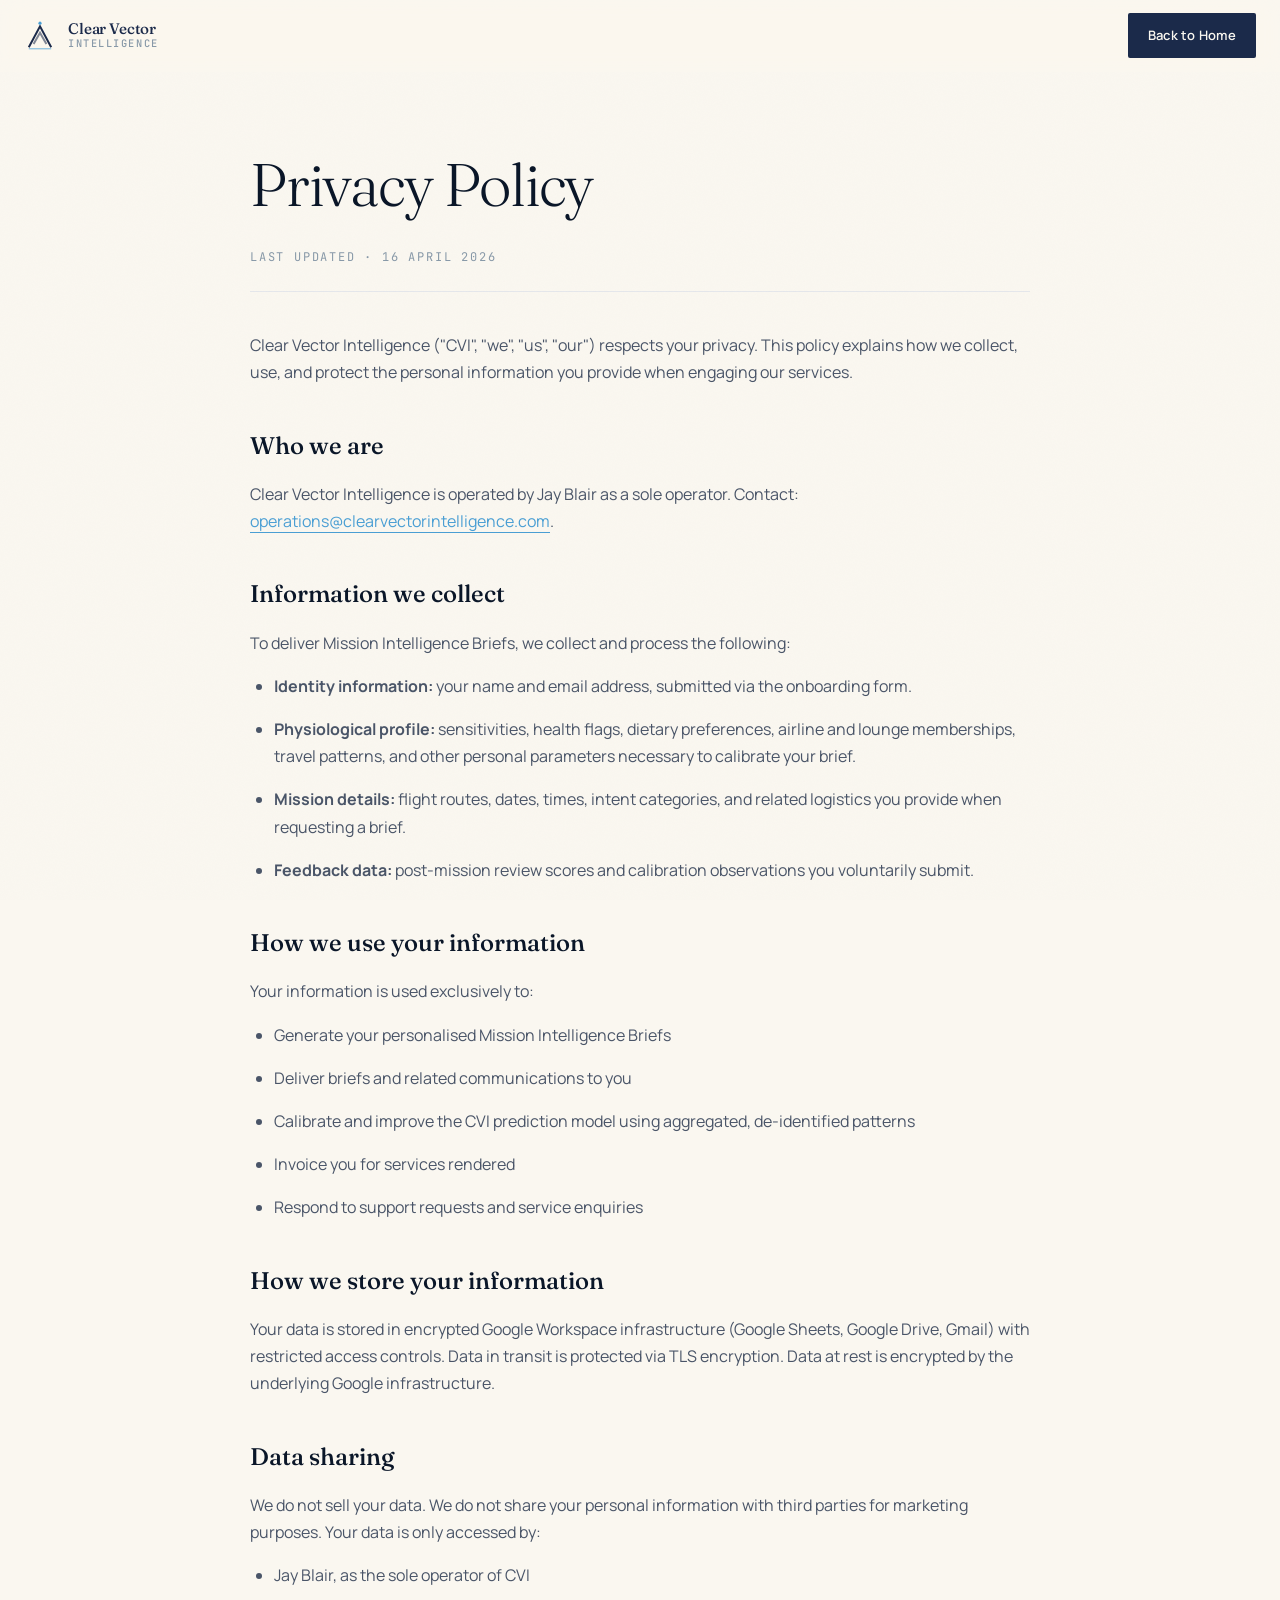
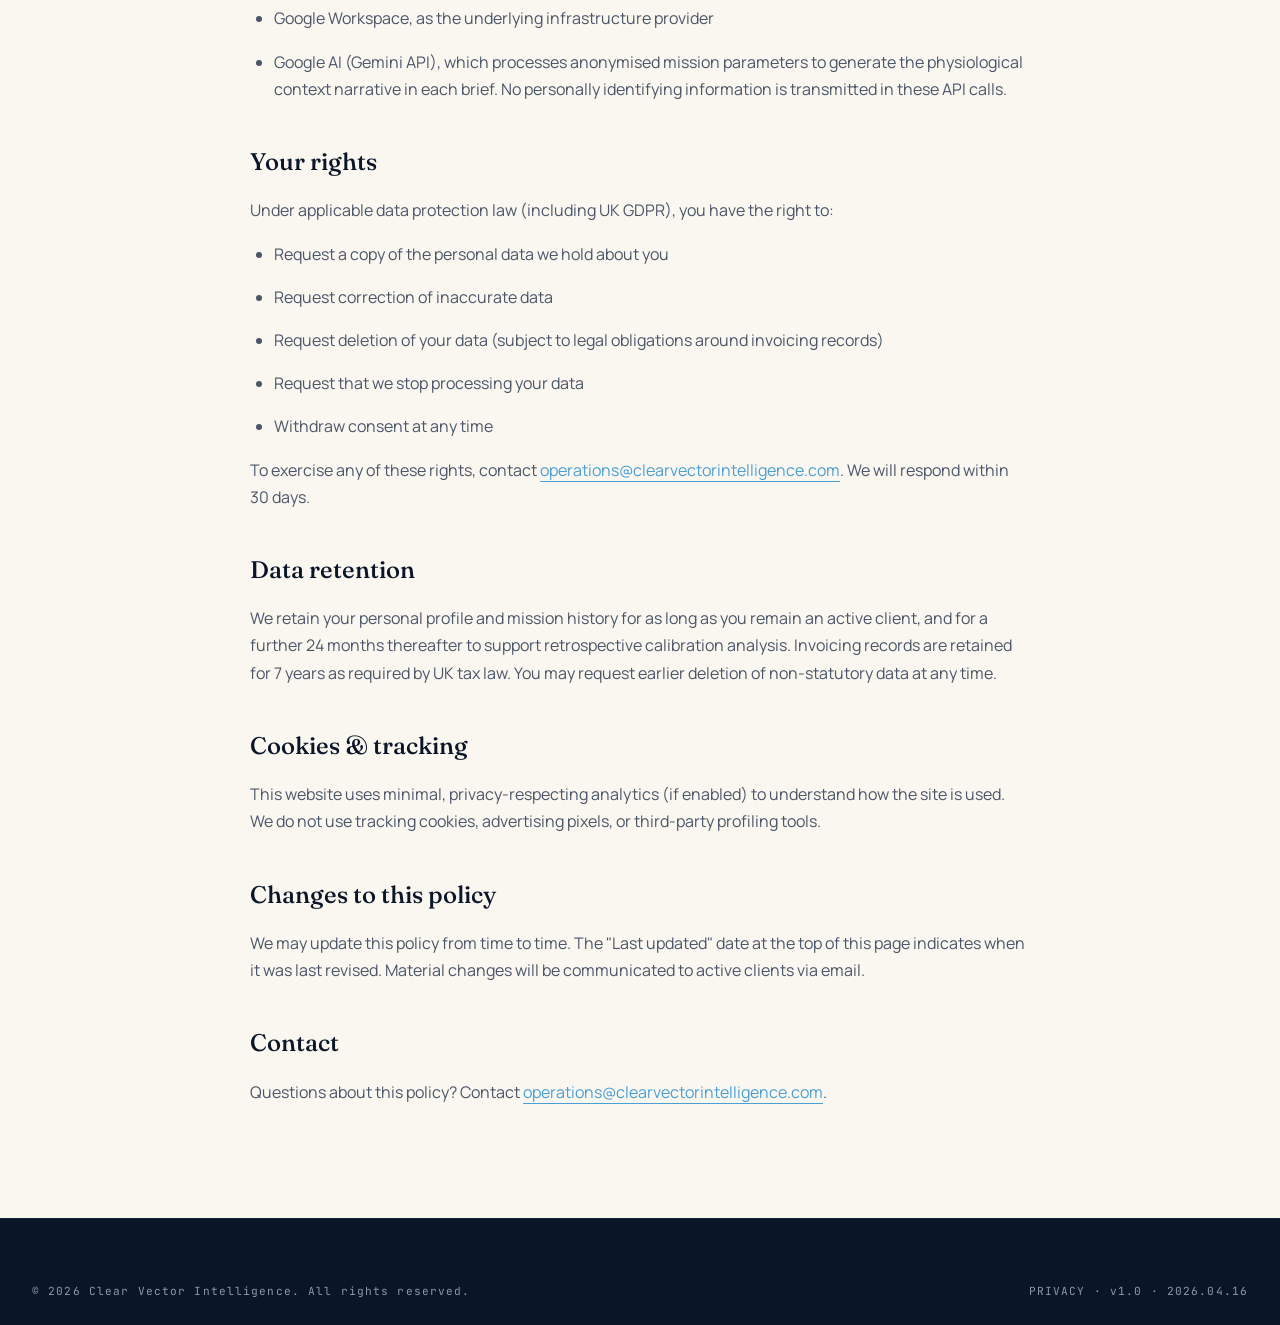
==== commit 415d980a: "Add files via upload Downloaded version so should have no issues with smart punctuation" ====
--- a/privacy.html
+++ b/privacy.html
@@ -1,5 +1,4 @@
 <!DOCTYPE html>
-
 <html lang="en">
 <head>
 <meta charset="UTF-8">
@@ -39,67 +38,64 @@
       <h1>Privacy Policy</h1>
       <div class="legal-meta">Last updated · 16 April 2026</div>
 
-```
-  <p>Clear Vector Intelligence ("CVI", "we", "us", "our") respects your privacy. This policy explains how we collect, use, and protect the personal information you provide when engaging our services.</p>
+      <p>Clear Vector Intelligence ("CVI", "we", "us", "our") respects your privacy. This policy explains how we collect, use, and protect the personal information you provide when engaging our services.</p>
 
-  <h2>Who we are</h2>
-  <p>Clear Vector Intelligence is operated by Jay Blair as a sole operator. Contact: <a href="mailto:operations@clearvectorintelligence.com">operations@clearvectorintelligence.com</a>.</p>
+      <h2>Who we are</h2>
+      <p>Clear Vector Intelligence is operated by Jay Blair as a sole operator. Contact: <a href="mailto:operations@clearvectorintelligence.com">operations@clearvectorintelligence.com</a>.</p>
 
-  <h2>Information we collect</h2>
-  <p>To deliver Mission Intelligence Briefs, we collect and process the following:</p>
-  <ul>
-    <li><strong>Identity information:</strong> your name and email address, submitted via the onboarding form.</li>
-    <li><strong>Physiological profile:</strong> sensitivities, health flags, dietary preferences, airline and lounge memberships, travel patterns, and other personal parameters necessary to calibrate your brief.</li>
-    <li><strong>Mission details:</strong> flight routes, dates, times, intent categories, and related logistics you provide when requesting a brief.</li>
-    <li><strong>Feedback data:</strong> post-mission review scores and calibration observations you voluntarily submit.</li>
-  </ul>
+      <h2>Information we collect</h2>
+      <p>To deliver Mission Intelligence Briefs, we collect and process the following:</p>
+      <ul>
+        <li><strong>Identity information:</strong> your name and email address, submitted via the onboarding form.</li>
+        <li><strong>Physiological profile:</strong> sensitivities, health flags, dietary preferences, airline and lounge memberships, travel patterns, and other personal parameters necessary to calibrate your brief.</li>
+        <li><strong>Mission details:</strong> flight routes, dates, times, intent categories, and related logistics you provide when requesting a brief.</li>
+        <li><strong>Feedback data:</strong> post-mission review scores and calibration observations you voluntarily submit.</li>
+      </ul>
 
-  <h2>How we use your information</h2>
-  <p>Your information is used exclusively to:</p>
-  <ul>
-    <li>Generate your personalised Mission Intelligence Briefs</li>
-    <li>Deliver briefs and related communications to you</li>
-    <li>Calibrate and improve the CVI prediction model using aggregated, de-identified patterns</li>
-    <li>Invoice you for services rendered</li>
-    <li>Respond to support requests and service enquiries</li>
-  </ul>
+      <h2>How we use your information</h2>
+      <p>Your information is used exclusively to:</p>
+      <ul>
+        <li>Generate your personalised Mission Intelligence Briefs</li>
+        <li>Deliver briefs and related communications to you</li>
+        <li>Calibrate and improve the CVI prediction model using aggregated, de-identified patterns</li>
+        <li>Invoice you for services rendered</li>
+        <li>Respond to support requests and service enquiries</li>
+      </ul>
 
-  <h2>How we store your information</h2>
-  <p>Your data is stored in encrypted Google Workspace infrastructure (Google Sheets, Google Drive, Gmail) with restricted access controls. Data in transit is protected via TLS encryption. Data at rest is encrypted by the underlying Google infrastructure.</p>
+      <h2>How we store your information</h2>
+      <p>Your data is stored in encrypted Google Workspace infrastructure (Google Sheets, Google Drive, Gmail) with restricted access controls. Data in transit is protected via TLS encryption. Data at rest is encrypted by the underlying Google infrastructure.</p>
 
-  <h2>Data sharing</h2>
-  <p>We do not sell your data. We do not share your personal information with third parties for marketing purposes. Your data is only accessed by:</p>
-  <ul>
-    <li>Jay Blair, as the sole operator of CVI</li>
-    <li>Google Workspace, as the underlying infrastructure provider</li>
-    <li>Google AI (Gemini API), which processes anonymised mission parameters to generate the physiological context narrative in each brief. No personally identifying information is transmitted in these API calls.</li>
-  </ul>
+      <h2>Data sharing</h2>
+      <p>We do not sell your data. We do not share your personal information with third parties for marketing purposes. Your data is only accessed by:</p>
+      <ul>
+        <li>Jay Blair, as the sole operator of CVI</li>
+        <li>Google Workspace, as the underlying infrastructure provider</li>
+        <li>Google AI (Gemini API), which processes anonymised mission parameters to generate the physiological context narrative in each brief. No personally identifying information is transmitted in these API calls.</li>
+      </ul>
 
-  <h2>Your rights</h2>
-  <p>Under applicable data protection law (including UK GDPR), you have the right to:</p>
-  <ul>
-    <li>Request a copy of the personal data we hold about you</li>
-    <li>Request correction of inaccurate data</li>
-    <li>Request deletion of your data (subject to legal obligations around invoicing records)</li>
-    <li>Request that we stop processing your data</li>
-    <li>Withdraw consent at any time</li>
-  </ul>
-  <p>To exercise any of these rights, contact <a href="mailto:operations@clearvectorintelligence.com">operations@clearvectorintelligence.com</a>. We will respond within 30 days.</p>
+      <h2>Your rights</h2>
+      <p>Under applicable data protection law (including UK GDPR), you have the right to:</p>
+      <ul>
+        <li>Request a copy of the personal data we hold about you</li>
+        <li>Request correction of inaccurate data</li>
+        <li>Request deletion of your data (subject to legal obligations around invoicing records)</li>
+        <li>Request that we stop processing your data</li>
+        <li>Withdraw consent at any time</li>
+      </ul>
+      <p>To exercise any of these rights, contact <a href="mailto:operations@clearvectorintelligence.com">operations@clearvectorintelligence.com</a>. We will respond within 30 days.</p>
 
-  <h2>Data retention</h2>
-  <p>We retain your personal profile and mission history for as long as you remain an active client, and for a further 24 months thereafter to support retrospective calibration analysis. Invoicing records are retained for 7 years as required by UK tax law. You may request earlier deletion of non-statutory data at any time.</p>
+      <h2>Data retention</h2>
+      <p>We retain your personal profile and mission history for as long as you remain an active client, and for a further 24 months thereafter to support retrospective calibration analysis. Invoicing records are retained for 7 years as required by UK tax law. You may request earlier deletion of non-statutory data at any time.</p>
 
-  <h2>Cookies &amp; tracking</h2>
-  <p>This website uses minimal, privacy-respecting analytics (if enabled) to understand how the site is used. We do not use tracking cookies, advertising pixels, or third-party profiling tools.</p>
+      <h2>Cookies &amp; tracking</h2>
+      <p>This website uses minimal, privacy-respecting analytics (if enabled) to understand how the site is used. We do not use tracking cookies, advertising pixels, or third-party profiling tools.</p>
 
-  <h2>Changes to this policy</h2>
-  <p>We may update this policy from time to time. The "Last updated" date at the top of this page indicates when it was last revised. Material changes will be communicated to active clients via email.</p>
+      <h2>Changes to this policy</h2>
+      <p>We may update this policy from time to time. The "Last updated" date at the top of this page indicates when it was last revised. Material changes will be communicated to active clients via email.</p>
 
-  <h2>Contact</h2>
-  <p>Questions about this policy? Contact <a href="mailto:operations@clearvectorintelligence.com">operations@clearvectorintelligence.com</a>.</p>
-</div>
-```
-
+      <h2>Contact</h2>
+      <p>Questions about this policy? Contact <a href="mailto:operations@clearvectorintelligence.com">operations@clearvectorintelligence.com</a>.</p>
+    </div>
   </div>
 </main>
 
